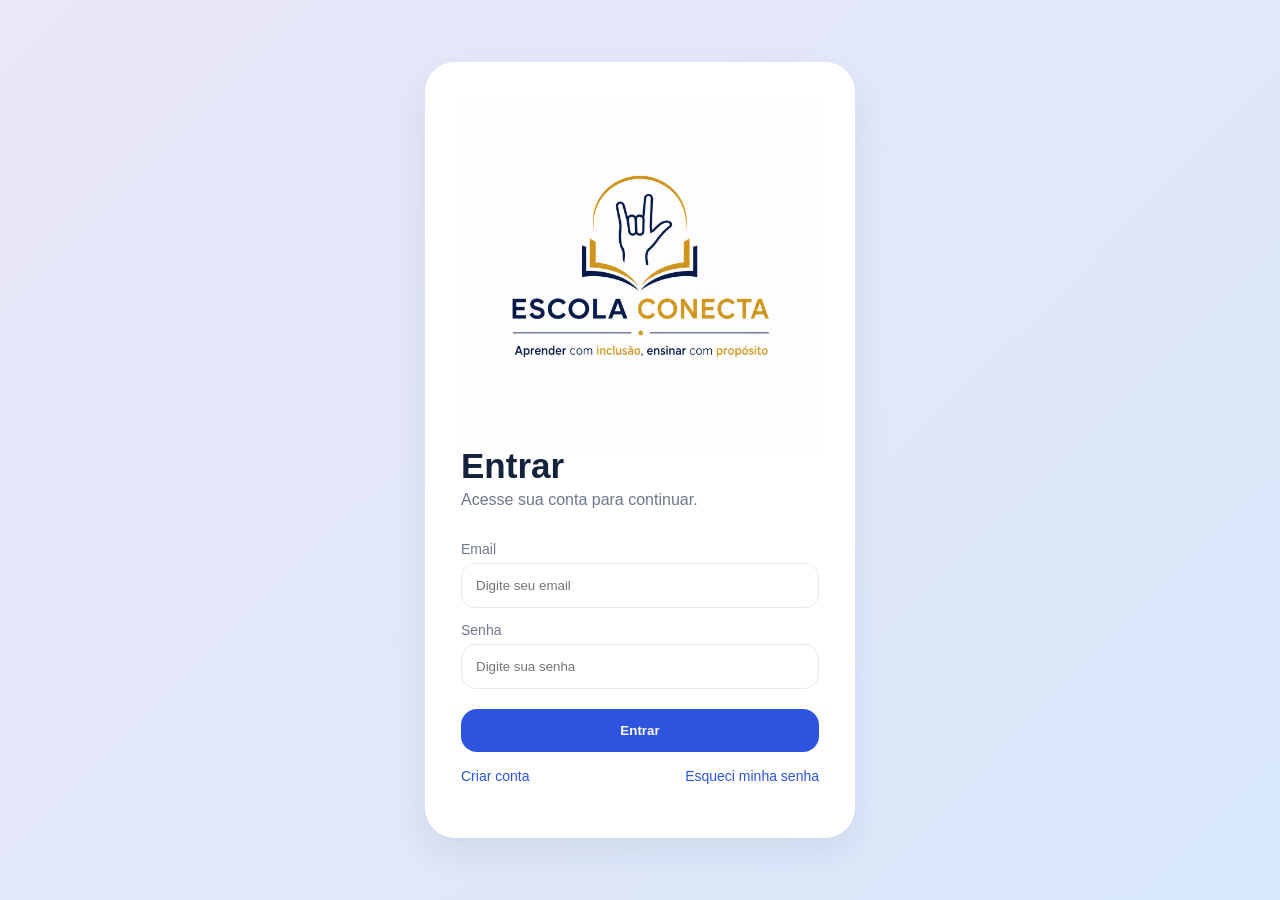
==== wwwroot/index.html @ b2bff996 "Versão inicial da Escola Conecta" ====
<!DOCTYPE html>
<html lang="pt-BR">
<head>
  <meta charset="UTF-8">
  <meta name="viewport" content="width=device-width, initial-scale=1.0, viewport-fit=cover">
  <meta name="theme-color" content="#2563eb">
  <meta name="apple-mobile-web-app-capable" content="yes">
  <meta name="apple-mobile-web-app-status-bar-style" content="default">
  <meta name="apple-mobile-web-app-title" content="Escola Conecta">
  <link rel="manifest" href="manifest.json">
  <link rel="apple-touch-icon" href="icons/icon-192.png">
  <title>Escola Conecta</title>

  <link rel="stylesheet" href="style.css?v=33">

  <script src="https://cdn.jsdelivr.net/npm/@tensorflow/tfjs@4.6.0"></script>
  <script src="https://cdn.jsdelivr.net/npm/@teachablemachine/image@0.8/dist/teachablemachine-image.min.js"></script>
</head>

<body>

<section id="authArea" class="auth-area">
<div id="loginTela" class="auth-card">

<img src="./img/logo-escola-conecta.png" class="logo-login" alt="Logo Escola Conecta">
       <h1>Entrar</h1>

  <p>Acesse sua conta para continuar.</p>

    <label>Email</label>
    <input id="loginEmail" type="email" placeholder="Digite seu email">

    <label>Senha</label>
    <input id="loginSenha" type="password" placeholder="Digite sua senha">

    <button onclick="entrar()">Entrar</button>

    <div class="auth-links">
      <span onclick="mostrarAuth('cadastroTela')">Criar conta</span>
      <span onclick="mostrarAuth('esqueciTela')">Esqueci minha senha</span>
    </div>

    <p id="loginMsg" class="mensagem"></p>
  </div>

  <div id="cadastroTela" class="auth-card hidden">
    <h1>Cadastro</h1>
    <p>Preencha os dados para criar sua conta.</p>

    <label>Nome</label>
    <input id="cadNome" type="text" placeholder="Digite seu nome">

    <label>Data de nascimento</label>
    <input id="cadNascimento" type="date">

    <label>Email</label>
    <input id="cadEmail" type="email" placeholder="Digite seu email">

    <label>Confirmar email</label>
    <input id="cadConfirmaEmail" type="email" placeholder="Confirme seu email">

    <label>Senha</label>
    <input id="cadSenha" type="password" placeholder="Digite sua senha">

    <label>Confirmar senha</label>
    <input id="cadConfirmaSenha" type="password" placeholder="Confirme sua senha">

    <button onclick="cadastrar()">Cadastrar</button>

    <div class="auth-links">
      <span onclick="mostrarAuth('loginTela')">Voltar para login</span>
    </div>

    <p id="cadastroMsg" class="mensagem"></p>
  </div>

  <div id="esqueciTela" class="auth-card hidden">
    <h1>Recuperar senha</h1>
    <p>Para demonstração local, informe seu e-mail cadastrado e defina uma nova senha.</p>

    <label for="recEmail">E-mail cadastrado</label>
    <input id="recEmail" type="email" autocomplete="email" placeholder="Digite seu e-mail">

    <label for="recSenha">Nova senha</label>
    <input id="recSenha" type="password" autocomplete="new-password" maxlength="128" placeholder="Mínimo de 8 caracteres">

    <label for="recConfirmaSenha">Confirmar nova senha</label>
    <input id="recConfirmaSenha" type="password" autocomplete="new-password" maxlength="128" placeholder="Confirme a nova senha">

    <button type="button" onclick="trocarSenha()">Alterar senha</button>

    <div class="auth-links">
      <span onclick="mostrarAuth('loginTela')">Voltar para login</span>
    </div>

    <p id="recMsg" class="mensagem" role="status" aria-live="polite"></p>
  </div>

</section>

<div id="sistemaArea" class="app hidden">

  <aside class="sidebar">
    <h2>Escola Conecta</h2>

    <nav>
      <button class="active" onclick="mostrarTela('inicio')">Início</button>
      <button onclick="mostrarTela('aulas')">Aulas</button>
      <button onclick="mostrarTela('exercicios')">Exercícios</button>
      <button onclick="mostrarTela('progresso')">Progresso</button>
      <button id="navAdmin" class="hidden" onclick="mostrarTela('adminAlunos')">Administração</button>
    </nav>
  </aside>

  <main class="main">

<button class="btn-menu-mobile" onclick="abrirMenuMobile()">☰ Menu</button>
<button class="btn-busca-mobile" onclick="alternarBuscaMobile()">🔍</button>
<div id="overlayMenu" class="overlay-menu" onclick="fecharMenuMobile()"></div>

  <header class="topbar">
  <input
  id="campoPesquisa"
  type="text"
  placeholder="Buscar no sistema..."
  oninput="pesquisarSistema()"
  style="
    display:block !important;
    width:520px !important;
    max-width:100% !important;
    padding:18px 22px !important;
    border-radius:18px !important;
    border:1px solid #e6e9f2 !important;
    font-size:16px !important;
    outline:none !important;
    background:white !important;
    position:relative !important;
    z-index:9999 !important;
  "
>
    <div class="profile">
        <div class="avatar-container">
  <img id="avatarImg" class="avatar-img hidden" src="" alt="Foto de perfil">

  <div id="avatarPerfil" class="avatar">N</div>
</div>

        <div class="profile-name" onclick="abrirMenuPerfil()">
  <strong id="nomePerfil">Nicole</strong>
  <span>Minha conta ▾</span>
</div>

<div id="menuPerfil" class="menu-perfil hidden">
  <button onclick="mostrarTela('configuracoes'); fecharMenuPerfil()">Configurações</button>
  <button onclick="mostrarTela('progresso'); fecharMenuPerfil()">Progresso</button>
  <button onclick="sair()">Sair</button>
</div>
      </div>
    </header>

    <div id="resultadoPesquisa" class="resultado-pesquisa hidden"></div>

    <section id="inicio" class="tela ativa">
      <div class="hero">
        <h1 id="boasVindas">Bem-vindo, Nicole!</h1>
        <p>Continue aprendendo e evoluindo.</p>
      </div>

      <h2 class="section-title">Acesso rápido</h2>

      <div class="cards">
        <div class="card" onclick="mostrarTela('aulas')">Aulas</div>
        <div class="card" onclick="mostrarTela('exercicios')">Exercícios</div>
        <div class="card" onclick="mostrarTela('progresso')">Progresso</div>
      </div>
    </section>

    <section id="aulas" class="tela">
      <button class="btn-voltar" onclick="mostrarTela('inicio')">← Voltar</button>

      <h1 class="page-title">Aulas</h1>
      <p class="page-subtitle">Escolha como deseja estudar.</p>

      <div class="lesson-grid">
        <div class="lesson-card">
          <h3>Aula em Vídeo</h3>
          <p>Assista aulas explicativas sobre Libras.</p>
        </div>

        <div class="lesson-card">
           <h3>Aula Teórica</h3>
          <p>Aprenda com textos, imagens e explicações.</p>
        </div>
      </div>
    </section>

    <section id="exercicios" class="tela">
      <button class="btn-voltar" onclick="mostrarTela('inicio')">← Voltar</button>

      <h1 class="page-title">Exercícios</h1>
      <p class="page-subtitle">Escolha o tipo de atividade que deseja realizar.</p>

      <div class="lesson-grid">
        <div class="lesson-card" onclick="mostrarTela('webcamMenu')">
          <h3>Exercícios com Webcam</h3>
          <p>Pratique os gestos usando a câmera e receba feedback.</p>
          <span>Começar →</span>
        </div>

        <div class="lesson-card" onclick="mostrarTela('cardsMenu')">
          <h3>Exercícios com Cards</h3>
          <p>Observe os gestos e escolha a resposta correta.</p>
          <span>Acessar →</span>
        </div>
      </div>
    </section>

    <section id="webcamMenu" class="tela">
      <button class="btn-voltar" onclick="mostrarTela('exercicios')">← Voltar</button>

      <h1 class="page-title">Exercícios com Webcam</h1>
      <p class="page-subtitle">Escolha uma lição prática.</p>

      <div class="lesson-grid">
        <div class="lesson-card destaque" onclick="iniciarExercicio('UNIP')">
          <h3>Soletrar UNIP</h3>
          <p>Faça os gestos das letras U, N, I e P em sequência.</p>
          <span>Iniciar lição →</span>
        </div>

        <div class="lesson-card destaque" onclick="iniciarExercicio('ALUNO')">
          <h3>Soletrar ALUNO</h3>
          <p>Faça os gestos das letras A, L, U, N e O em sequência.</p>
          <span>Iniciar lição →</span>
        </div>
      </div>
    </section>

    <section id="cardsMenu" class="tela">
      <button class="btn-voltar" onclick="mostrarTela('exercicios')">← Voltar</button>

      <h1 class="page-title">Exercícios com Cards</h1>
      <p class="page-subtitle">Escolha um tipo de exercício para começar.</p>

      <div class="lesson-grid">
        <div class="lesson-card destaque" onclick="iniciarCardLetraPeloGesto()">
          <h3>Identificar letra pelo gesto</h3>
          <p>Veja o gesto e escolha qual letra ele representa.</p>
          <span>Começar exercício →</span>
        </div>

        <div class="lesson-card destaque" onclick="iniciarCardGestoPelaLetra()">
          <h3>Identificar gesto pela letra</h3>
          <p>Veja a letra e selecione o card do gesto correto.</p>
          <span>Começar exercício →</span>
        </div>
      </div>

      <div class="info-card">
        Cada exercício possui 10 perguntas. Você ganha pontos a cada acerto e seu progresso é salvo automaticamente.
      </div>
    </section>

    <section id="cardLicao" class="tela">
      <button class="btn-voltar" onclick="mostrarTela('cardsMenu')">← Voltar</button>

      <div class="card-exercicio-header">
        <h1 id="tituloCardExercicio" class="page-title">Exercício com Cards</h1>

        <div class="card-status">
          <span id="pontuacaoCards">Pontuação: 0</span>
          <span id="perguntaCards">Pergunta: 1 / 10</span>
        </div>
      </div>

      <div class="card-exercicio-box">
        <h2 id="perguntaCardTexto">Pergunta</h2>

        <div id="areaPerguntaCard"></div>

        <div id="alternativasCards" class="alternativas-cards"></div>

        <h3 id="feedbackCards" class="feedback-cards">Selecione a alternativa correta.</h3>
      </div>
    </section>

    <section id="webcamLicao" class="tela">
      <button class="btn-voltar" onclick="fecharWebcam()">← Voltar</button>

      <div class="webcam-card">
        <h2 id="tituloExercicio">Soletrar</h2>
        <p class="instrucao">Faça o gesto da letra indicada abaixo.</p>

        <div class="letra-box">
          <span>Letra atual</span>
          <h1 id="letra">U</h1>

          <div class="referencia-gesto">
            <img id="imgGesto" src="" alt="Gesto da letra">
          </div>
        </div>

        <div class="contador-box">
          Tempo: <strong id="contador">5</strong>s
        </div>

        <div id="webcam-container" class="camera-box"></div>

        <h3 id="resultado">Aguardando gesto...</h3>

        <p id="debugIA">Detectando...</p>

        <div class="progresso-letras" id="progressoLetras"></div>
      </div>
    </section>

    <section id="progresso" class="tela">
      <button class="btn-voltar" onclick="mostrarTela('inicio')">← Voltar</button>

      <h1 class="page-title">Progresso</h1>
      <p class="page-subtitle">Resultado da última tentativa realizada.</p>

      <div class="progress-box">
        <h3 id="progressoTitulo">Nenhum exercício realizado</h3>

        <div class="barra-progresso">
          <div id="barraProgresso" class="barra-preenchida"></div>
        </div>

        <p id="progressoTexto">Faça um exercício para visualizar seu desempenho.</p>
      </div>
    </section>

   <!-- CONFIGURAÇÕES -->
<section id="configuracoes" class="tela">

  <button class="btn-voltar" onclick="mostrarTela('inicio')">
    ← Voltar
  </button>

  <h1 class="page-title">Configurações</h1>

  <p class="page-subtitle">
    Gerencie sua conta e segurança.
  </p>

  <div class="lesson-grid">

    <!-- DADOS DA CONTA -->
    <div class="lesson-card destaque"
         onclick="mostrarTela('dadosConta')">


      <h3>Dados da conta</h3>

      <p>
        Gerencie foto de perfil, nome, email e telefone.
      </p>

      <span>Abrir seção →</span>

    </div>

    <!-- SEGURANÇA -->
    <div class="lesson-card destaque"
         onclick="mostrarTela('segurancaConta')">


      <h3>Segurança</h3>

      <p>
        Atualize senha e dados de recuperação.
      </p>

      <span>Abrir seção →</span>

    </div>

  </div>

</section>

<!-- DADOS DA CONTA -->
<section id="dadosConta" class="tela">

  <button class="btn-voltar"
          onclick="mostrarTela('configuracoes')">

    ← Voltar

  </button>

  <h1 class="page-title">Dados da conta</h1>

  <p class="page-subtitle">
    Atualize suas informações pessoais.
  </p>

  <div class="config-card">

<div class="foto-perfil-acoes">

  <input
    id="fotoConfig"
    type="file"
    accept="image/*"
    onchange="carregarFotoPerfil(event)"
  >

  <button class="btn-remover-foto" onclick="removerFotoPerfil()">
    Remover foto
  </button>

</div>

    <label>Nome</label>
    <input id="nomeConfig" type="text">

    <label>Sobrenome</label>
    <input id="sobrenomeConfig" type="text">

    <label>Apelido</label>
    <input id="apelidoConfig" type="text">

    <label>Email</label>
    <input id="emailConfig" type="email">

    <label>Telefone</label>
    <input id="telefoneConfig"
           type="tel"
           placeholder="(00) 00000-0000">

    <button class="btn-salvar"
            onclick="salvarDadosConta()">

      Salvar alterações

    </button>

    <p id="dadosMsg"
       class="mensagem"></p>

  </div>

</section>

<!-- SEGURANÇA -->
<section id="segurancaConta" class="tela">

  <button class="btn-voltar"
          onclick="mostrarTela('configuracoes')">

    ← Voltar

  </button>

  <h1 class="page-title">Segurança</h1>

  <p class="page-subtitle">
    Atualize senha e recuperação.
  </p>

  <div class="config-card">

    <label>Nova senha</label>
    <input id="senhaConfig"
           type="password"
           placeholder="Digite a nova senha">

    <label>Confirmar senha</label>
    <input id="confirmaSenhaConfig"
           type="password"
           placeholder="Confirme a senha">

    <label>Email de recuperação</label>
    <input id="emailRecConfig"
           type="email"
           placeholder="recuperacao@email.com">

    <label>Telefone de recuperação</label>
    <input id="telefoneRecConfig"
           type="tel"
           placeholder="(00) 00000-0000">

    <button class="btn-salvar"
            onclick="salvarSeguranca()">

      Atualizar segurança

    </button>

    <p id="segMsg"
       class="mensagem"></p>

  </div>

</section>


    <!-- ÁREA ADMINISTRATIVA: exibida somente para usuários com perfil Administrador -->
    <section id="adminAlunos" class="tela">
      <button class="btn-voltar" onclick="mostrarTela('inicio')">← Voltar</button>
      <h1 class="page-title">Administração</h1>
      <p class="page-subtitle">Consulte os alunos cadastrados e o uso da plataforma.</p>

      <div class="admin-acoes">
        <button class="btn-salvar" onclick="carregarAlunosAdmin()">Atualizar lista</button>
      </div>
      <p id="adminMsg" class="mensagem" aria-live="polite"></p>

      <div class="admin-tabela-container">
        <table class="admin-tabela">
          <thead>
            <tr>
              <th>Nome</th>
              <th>E-mail</th>
              <th>Perfil</th>
              <th>Registros de progresso</th>
              <th>Última atividade</th>
            </tr>
          </thead>
          <tbody id="adminAlunosTbody">
            <tr><td colspan="5">Selecione “Atualizar lista” para carregar os alunos.</td></tr>
          </tbody>
        </table>
      </div>
    </section>

  </main>
</div>
<script src="script.js?v=33"></script>
<script>
  if ('serviceWorker' in navigator) {
    window.addEventListener('load', () => {
      navigator.serviceWorker.register('./service-worker.js')
        .catch(error => console.error('Falha ao registrar o Service Worker:', error));
    });
  }
</script>
</body>
</html>
---- wwwroot/style.css ----
* {
  margin: 0;
  padding: 0;
  box-sizing: border-box;
  font-family: "Segoe UI", Arial, sans-serif;
}

:root {
  --azul: #2d54df;
  --azul-claro: #edf2ff;
  --verde: #22c55e;
  --vermelho: #ef4444;
  --fundo: #f5f7fb;
  --texto: #15223b;
  --muted: #6e778b;
  --card: #ffffff;
  --borda: #e6e9f2;
  --sombra: 0 14px 35px rgba(20, 34, 59, 0.08);
}

body {
  background: var(--fundo);
  color: var(--texto);
}

/* LOGIN / CADASTRO / ESQUECI SENHA */
.auth-area {
  min-height: 100vh;
  display: flex;
  justify-content: center;
  align-items: center;
  background: linear-gradient(135deg, #e9e7f8, #d9e8fb);
  padding: 20px;
}

.auth-card {
  width: 100%;
  max-width: 430px;
  background: white;
  padding: 36px;
  border-radius: 30px;
  box-shadow: var(--sombra);
  display: flex;
  flex-direction: column;
}

.auth-card h1 {
  font-size: 32px;
  margin-bottom: 8px;
}

.auth-card p {
  color: var(--muted);
  margin-bottom: 18px;
}

.auth-card label {
  margin-top: 14px;
  margin-bottom: 6px;
  color: var(--muted);
  font-size: 14px;
}

.auth-card input {
  padding: 14px;
  border-radius: 14px;
  border: 1px solid var(--borda);
  outline: none;
}

.auth-card input:focus {
  border-color: var(--azul);
}

.auth-card button {
  margin-top: 20px;
  padding: 14px;
  border-radius: 16px;
  border: none;
  background: var(--azul);
  color: white;
  font-weight: bold;
  cursor: pointer;
}

.auth-links {
  display: flex;
  justify-content: space-between;
  margin-top: 16px;
  font-size: 14px;
}

.auth-links span {
  color: var(--azul);
  cursor: pointer;
}

.mensagem {
  margin-top: 14px;
  font-weight: bold;
}

/* PERSONALIZAÇÃO */
.app {
  display: grid;
  grid-template-columns: 270px 1fr;
  min-height: 100vh;
}

.sidebar {
  background: linear-gradient(180deg, #071a42, #041430);
  color: white;
  padding: 28px 20px;
}

.sidebar h2 {
  margin-bottom: 35px;
  font-size: 24px;
}

.sidebar button {
  display: block;
  width: 100%;
  border: none;
  background: transparent;
  color: white;
  padding: 16px;
  margin-bottom: 10px;
  border-radius: 16px;
  text-align: left;
  font-size: 16px;
  cursor: pointer;
  transition: 0.25s;
}

.sidebar button:hover,
.sidebar button.active {
  background: var(--azul);
  transform: translateX(4px);
}

.main {
  padding: 30px 36px;
}

.topbar {
  display: flex;
  justify-content: space-between;
  align-items: center;
  margin-bottom: 28px;
  position: relative;
}

.topbar input {
  width: 520px;
  max-width: 100%;
  padding: 18px 22px;
  border-radius: 18px;
  border: 1px solid var(--borda);
  font-size: 16px;
  outline: none;
  box-shadow: var(--sombra);
}

.topbar input:focus {
  border-color: var(--azul);
}

.profile {
  display: flex;
  align-items: center;
  gap: 12px;
  position: relative;
  background: white;
  padding: 10px 16px;
  border-radius: 50px;
  box-shadow: var(--sombra);
}

.profile-name {
  cursor: pointer;
}

.avatar {
  width: 55px;
  height: 55px;
  border-radius: 50%;
  background: linear-gradient(135deg, #081f49, #2d54df);
  color: white;
  display: grid;
  place-items: center;
  font-size: 25px;
  font-weight: bold;
}

.profile span {
  display: block;
  color: var(--muted);
  font-size: 14px;
}

.menu-perfil {
  position: absolute;
  top: 72px;
  right: 0;
  background: white;
  border-radius: 18px;
  box-shadow: var(--sombra);
  width: 210px;
  padding: 10px;
  z-index: 20;
}

.menu-perfil button {
  width: 100%;
  border: none;
  background: transparent;
  padding: 13px;
  text-align: left;
  border-radius: 12px;
  cursor: pointer;
}

.menu-perfil button:hover {
  background: var(--azul-claro);
}

.resultado-pesquisa {
  background: white;
  border-radius: 20px;
  padding: 18px;
  margin-bottom: 20px;
  box-shadow: var(--sombra);
}

.resultado-pesquisa p {
  padding: 12px;
  cursor: pointer;
  border-radius: 12px;
}

.resultado-pesquisa p:hover {
  background: var(--azul-claro);
}

.hidden {
  display: none !important;
}

.tela {
  display: none;
  animation: aparecer 0.35s ease;
}

.tela.ativa {
  display: block;
}

@keyframes aparecer {
  from {
    opacity: 0;
    transform: translateY(16px);
  }

  to {
    opacity: 1;
    transform: translateY(0);
  }
}

.hero {
  background: linear-gradient(135deg, #e9e7f8, #d9e8fb);
  border-radius: 28px;
  padding: 60px;
  min-height: 260px;
  box-shadow: var(--sombra);
  margin-bottom: 24px;
}

.hero h1 {
  font-size: 44px;
  margin-bottom: 15px;
}

.hero p {
  font-size: 20px;
  color: #334155;
}

.section-title {
  margin: 32px 0 20px;
}

.cards,
.lesson-grid,
.config-grid {
  display: grid;
  gap: 22px;
}

.cards {
  grid-template-columns: repeat(3, 1fr);
}

.lesson-grid,
.config-grid {
  grid-template-columns: repeat(2, 1fr);
}

.card,
.lesson-card,
.config-card,
.progress-box {
  background: var(--card);
  border: 1px solid var(--borda);
  border-radius: 26px;
  padding: 32px;
  box-shadow: var(--sombra);
}

.card,
.lesson-card {
  cursor: pointer;
  transition: 0.25s ease;
}

.card:hover,
.lesson-card:hover {
  transform: translateY(-7px) scale(1.02);
  box-shadow: 0 18px 40px rgba(20, 34, 59, 0.12);
}

.card {
  font-size: 20px;
  font-weight: bold;
}

.card:nth-child(1) {
  background: linear-gradient(135deg, #e7eef8, #f8fbff);
}

.card:nth-child(2) {
  background: linear-gradient(135deg, #e4f0eb, #f8fffb);
}

.card:nth-child(3) {
  background: linear-gradient(135deg, #f3eadf, #fffaf4);
}

.lesson-card.destaque {
  background: linear-gradient(135deg, #edf2ff, #ffffff);
}

.lesson-icon {
  font-size: 42px;
  margin-bottom: 15px;
}

.lesson-card h3,
.config-card h2 {
  margin-bottom: 10px;
  font-size: 22px;
}

.lesson-card p {
  color: var(--muted);
  line-height: 1.5;
  margin-bottom: 18px;
}

.lesson-card span {
  color: var(--azul);
  font-weight: bold;
}

.tela > button,
.btn-voltar {
  border: none;
  background: var(--azul-claro);
  color: var(--azul);
  padding: 12px 18px;
  border-radius: 14px;
  cursor: pointer;
  margin-bottom: 25px;
  font-weight: bold;
  transition: 0.2s;
}

.tela > button:hover,
.btn-voltar:hover {
  transform: translateX(-3px);
}

.page-title {
  font-size: 34px;
  margin-bottom: 8px;
}

.page-subtitle {
  color: var(--muted);
  margin-bottom: 25px;
}

/* CONFIGURAÇÕES */
.config-card {
  cursor: default;
}

.config-card label {
  display: block;
  margin-top: 14px;
  margin-bottom: 6px;
  color: var(--muted);
}

.config-card input {
  width: 100%;
  padding: 14px;
  border: 1px solid var(--borda);
  border-radius: 14px;
  outline: none;
  margin-bottom: 12px;
}

.config-card input:focus {
  border-color: var(--azul);
}

.config-card button,
.btn-salvar {
  margin-top: 10px;
  border: none;
  background: var(--azul);
  color: white;
  padding: 14px 20px;
  border-radius: 16px;
  cursor: pointer;
  font-weight: bold;
}

/* WEBCAM */
.webcam-card {
  max-width: 620px;
  margin: 0 auto;
  background: white;
  border-radius: 30px;
  padding: 32px;
  text-align: center;
  box-shadow: var(--sombra);
}

.webcam-card h2 {
  font-size: 30px;
  margin-bottom: 8px;
}

.instrucao {
  color: var(--muted);
  margin-bottom: 20px;
}

.letra-box {
  background: linear-gradient(135deg, #edf2ff, #f8fbff);
  border-radius: 22px;
  padding: 20px;
  margin-bottom: 15px;
  border: 1px solid #dbe5ff;
}

.letra-box span {
  color: var(--muted);
  font-size: 14px;
}

#letra {
  font-size: 78px;
  color: var(--azul);
  font-weight: 800;
}

.referencia-gesto {
  margin-top: 15px;
  display: flex;
  justify-content: center;
}

.referencia-gesto img {
  width: 140px;
  height: 140px;
  object-fit: contain;
  border-radius: 18px;
  border: 2px solid var(--borda);
  background: #f8faff;
  box-shadow: 0 10px 25px rgba(20, 34, 59, 0.08);
  transition: 0.2s;
}

.referencia-gesto img:hover {
  transform: scale(1.05);
}

.contador-box {
  margin-bottom: 15px;
  font-size: 18px;
  color: var(--muted);
}

.contador-box strong {
  color: var(--azul);
  font-size: 26px;
}

.camera-box canvas {
  border-radius: 24px;
  width: 100%;
  max-width: 340px;
  border: 4px solid var(--azul-claro);
  box-shadow: 0 12px 28px rgba(45, 84, 223, 0.15);
}

#resultado {
  margin-top: 18px;
  font-size: 22px;
  font-weight: bold;
}

#debugIA {
  margin-top: 8px;
  color: var(--muted);
  font-size: 14px;
}

.progresso-letras {
  margin-top: 18px;
  color: var(--muted);
  font-weight: bold;
}
/* EXERCÍCIOS COM CARDS */
.info-card {
  margin-top: 28px;
  background: linear-gradient(135deg, #edf2ff, #f8fbff);
  border: 1px solid #dbe5ff;
  color: var(--texto);
  padding: 18px 22px;
  border-radius: 20px;
  box-shadow: var(--sombra);
  line-height: 1.5;
}

.card-exercicio-header {
  display: flex;
  align-items: center;
  justify-content: space-between;
  gap: 16px;
  margin-bottom: 20px;
}

.card-status {
  display: flex;
  gap: 12px;
  flex-wrap: wrap;
}

.card-status span {
  background: white;
  border: 1px solid var(--borda);
  box-shadow: var(--sombra);
  padding: 12px 16px;
  border-radius: 16px;
  font-weight: bold;
  color: var(--texto);
}

.card-exercicio-box {
  background: white;
  border: 1px solid var(--borda);
  border-radius: 30px;
  padding: 32px;
  box-shadow: var(--sombra);
  text-align: center;
}

.card-exercicio-box h2 {
  margin-bottom: 20px;
  font-size: 24px;
}

/* AJUSTE APENAS DOS CARDS E IMAGENS */
.card-imagem-pergunta {
  width: 230px;
  height: 230px;
  margin: 0 auto 24px;
  border: 1px solid var(--borda);
  border-radius: 22px;
  background: #f8faff;
  display: grid;
  place-items: center;
  overflow: hidden;
  padding: 16px;
  box-shadow: 0 10px 25px rgba(20, 34, 59, 0.08);
}

.card-imagem-pergunta img {
  width: 100%;
  height: 100%;
  max-width: 150px;
  max-height: 150px;
  object-fit: contain;
  object-position: center;
  display: block;
}

.letra-pergunta-card {
  font-size: 90px;
  font-weight: 900;
  color: var(--azul);
  margin: 10px auto 28px;
  width: 230px;
  height: 170px;
  border: 1px solid var(--borda);
  border-radius: 22px;
  background: linear-gradient(135deg, #edf2ff, #ffffff);
  display: grid;
  place-items: center;
  box-shadow: 0 10px 25px rgba(20, 34, 59, 0.08);
}

.alternativas-cards {
  display: grid;
  grid-template-columns: repeat(5, 1fr);
  gap: 14px;
  max-width: 900px;
  margin: 0 auto;
  align-items: stretch;
}

.alternativas-cards button {
  border: 1px solid var(--borda);
  background: white;
  border-radius: 20px;
  cursor: pointer;
  box-shadow: var(--sombra);
  transition: 0.2s ease;
  overflow: hidden;
}

.alternativas-cards button:hover:not(:disabled) {
  transform: translateY(-5px) scale(1.03);
  border-color: var(--azul);
}

.alternativas-cards button:disabled {
  opacity: 0.75;
  cursor: default;
}

.alternativa-letra {
  min-height: 120px;
  padding: 18px;
  display: flex;
  flex-direction: column;
  align-items: center;
  justify-content: center;
}

.alternativa-letra span {
  background: var(--azul-claro);
  color: var(--azul);
  border-radius: 50%;
  width: 30px;
  height: 30px;
  display: grid;
  place-items: center;
  font-weight: bold;
  margin-bottom: 10px;
}

.alternativa-letra strong {
  font-size: 42px;
  color: var(--texto);
}

.alternativa-gesto {
  height: 180px;
  padding: 14px;
  display: grid;
  place-items: center;
  overflow: hidden;
}

.alternativa-gesto img {
  width: 100%;
  height: 100%;
  max-width: 115px;
  max-height: 145px;
  object-fit: contain;
  object-position: center;
  display: block;
}

.feedback-cards {
  margin-top: 22px;
  background: var(--azul-claro);
  color: var(--texto);
  padding: 14px 18px;
  border-radius: 16px;
  font-size: 18px;
}

.resultado-final-card {
  background: linear-gradient(135deg, #edf2ff, #ffffff);
  border: 1px solid #dbe5ff;
  border-radius: 24px;
  padding: 28px;
  margin: 0 auto 24px;
  max-width: 420px;
}

.resultado-final-card h2 {
  color: var(--azul);
  font-size: 56px;
  margin-bottom: 8px;
}

.resultado-final-card p {
  color: var(--muted);
}

/* PROGRESSO */
.barra-progresso {
  width: 100%;
  height: 20px;
  background: #e6e9f2;
  border-radius: 999px;
  margin: 20px 0;
  overflow: hidden;
}

.barra-preenchida {
  width: 0%;
  height: 100%;
  background: linear-gradient(90deg, var(--azul), #6a8cff);
  border-radius: 999px;
  transition: width 0.6s ease;
}

.pulse {
  animation: pulse 0.5s ease;
}

@keyframes pulse {
  0% {
    transform: scale(1);
  }

  50% {
    transform: scale(1.12);
  }

  100% {
    transform: scale(1);
  }
}

/* RESPONSIVO */
@media (max-width: 900px) {
  .app {
    grid-template-columns: 1fr;
  }

  .btn-menu-mobile {
    display: inline-block;
  }

  .sidebar {
    position: fixed;
    top: 0;
    left: -290px;
    width: 270px;
    height: 100vh;
    z-index: 1000;
    transition: left 0.3s ease;
  }

  .sidebar.sidebar-aberta {
    left: 0;
  }

  .overlay-menu.ativo {
    display: block;
    position: fixed;
    inset: 0;
    background: rgba(0,0,0,0.45);
    z-index: 999;
  }

  .main {
    padding: 20px;
  }

  .topbar {
    flex-direction: column;
    align-items: flex-start;
    gap: 15px;
  }

  .topbar input {
    width: 100%;
  }

  .profile {
    width: 100%;
  }

  .cards,
  .lesson-grid,
  .config-grid {
    grid-template-columns: 1fr;
  }

  .hero {
    padding: 35px;
  }

  .hero h1 {
    font-size: 32px;
  }

  .referencia-gesto img {
    width: 110px;
    height: 110px;
  }

  .card-exercicio-header {
    flex-direction: column;
    align-items: flex-start;
  }

  .card-status {
    width: 100%;
  }

  .card-status span {
    flex: 1;
    text-align: center;
  }

  .card-exercicio-box {
    padding: 22px;
  }

  .alternativas-cards {
    grid-template-columns: repeat(2, 1fr);
  }

  .alternativa-gesto {
    height: 150px;
  }

  .alternativa-gesto img {
    max-width: 100px;
    max-height: 130px;
  }

  .card-imagem-pergunta {
    width: 190px;
    height: 190px;
  }

  .card-imagem-pergunta img {
    max-width: 125px;
    max-height: 125px;
  }

  .letra-pergunta-card {
    width: 190px;
    height: 140px;
    font-size: 70px;
  }
}

/* SIDEBAR MOBILE */
.btn-menu-mobile {
  display: none;
  border: none;
  background: var(--azul);
  color: white;
  padding: 12px 16px;
  border-radius: 14px;
  font-size: 22px;
  margin-bottom: 18px;
  cursor: pointer;
}

.overlay-menu {
  display: none;
}

/* MOBILE MELHORADO DOS CARDS */
@media (max-width: 600px) {
  .card-exercicio-box {
    padding: 16px;
    border-radius: 20px;
  }

  .card-exercicio-box h2 {
    font-size: 18px;
    margin-bottom: 14px;
    line-height: 1.4;
  }

  .letra-pergunta-card {
    width: 140px;
    height: 90px;
    font-size: 52px;
    margin: 0 auto 16px;
    border-radius: 18px;
  }

  .card-imagem-pergunta {
    width: 150px;
    height: 150px;
    margin: 0 auto 16px;
    border-radius: 18px;
    padding: 10px;
  }

  .card-imagem-pergunta img {
    width: 100%;
    height: 100%;
    max-width: 105px;
    max-height: 105px;
    object-fit: contain;
    object-position: center;
  }

  .alternativas-cards {
    grid-template-columns: repeat(2, 1fr);
    gap: 10px;
  }

  .alternativa-letra {
    min-height: 85px;
    padding: 10px;
    border-radius: 18px;
  }

  .alternativa-letra strong {
    font-size: 30px;
  }

  .alternativa-letra span {
    width: 24px;
    height: 24px;
    font-size: 11px;
    margin-bottom: 6px;
  }

  .alternativa-gesto {
    height: 145px;
    padding: 10px;
    border-radius: 18px;
    overflow: hidden;
  }

  .alternativa-gesto img {
    width: 100%;
    height: 100%;
    max-width: 85px;
    max-height: 115px;
    object-fit: contain;
    object-position: center;
    display: block;
  }

  .feedback-cards {
    margin-top: 14px;
    font-size: 14px;
    padding: 10px;
    border-radius: 14px;
    line-height: 1.4;
  }

  .resultado-final-card {
    padding: 20px;
    border-radius: 18px;
  }

  .resultado-final-card h2 {
    font-size: 42px;
  }

  .resultado-final-card p {
    font-size: 14px;
  }

  .card-status {
    flex-direction: column;
    width: 100%;
    gap: 8px;
  }

  .card-status span {
    width: 100%;
    text-align: center;
    font-size: 14px;
  }

  .card-exercicio-header {
    flex-direction: column;
    align-items: stretch;
    gap: 12px;
  }

  .referencia-gesto img {
    width: 95px;
    height: 95px;
    object-fit: contain;
  }
}

/* EFEITOS MENUA LATERAL */
.btn-menu-mobile {
  display: none;
}

.overlay-menu {
  display: none;
}

@media (max-width: 900px) {
  .btn-menu-mobile {
    display: inline-block;
    border: none;
    background: var(--azul);
    color: white;
    padding: 12px 16px;
    border-radius: 14px;
    font-size: 22px;
    margin-bottom: 18px;
    cursor: pointer;
  }

  .sidebar {
    position: fixed;
    top: 0;
    left: -280px;
    width: 270px;
    height: 100vh;
    z-index: 1000;
    transition: left 0.3s ease;
  }

  .sidebar.sidebar-aberta {
    left: 0;
  }

  .overlay-menu.ativo {
    display: block;
    position: fixed;
    inset: 0;
    background: rgba(0, 0, 0, 0.45);
    z-index: 999;
  }
}

@media (max-width: 600px) {
  .card-exercicio-box {
    padding: 16px 10px;
    overflow: hidden;
  }

  .alternativas-cards {
    grid-template-columns: repeat(2, minmax(0, 1fr));
    gap: 10px;
    width: 100%;
    max-width: 330px;
    margin: 0 auto;
    justify-items: center;
  }

  .alternativa-gesto {
    width: 100%;
    max-width: 150px;
    height: 145px;
    padding: 8px;
    overflow: hidden;
  }

  .alternativa-gesto img {
    width: 100%;
    height: 100%;
    max-width: 85px;
    max-height: 115px;
    object-fit: contain;
    object-position: center;
    display: block;
  }

  .card-imagem-pergunta img {
    width: 100%;
    height: 100%;
    max-width: 105px;
    max-height: 105px;
    object-fit: contain;
    object-position: center;
  }
}

/* AJUSTES CARDS MOBILE */
@media (max-width: 600px) {

  .alternativas-cards {
    grid-template-columns: repeat(2, 1fr);
    gap: 12px;
    max-width: 320px;
    margin: 0 auto;
  }

  .alternativa-letra {
    width: 100%;
    min-height: 110px;
    border-radius: 20px;
    padding: 14px 10px;
    display: flex;
    flex-direction: column;
    justify-content: center;
    align-items: center;
  }

  .alternativa-letra strong {
    font-size: 42px;
    margin-top: 6px;
  }

  .alternativa-letra span {
    width: 28px;
    height: 28px;
    font-size: 12px;
  }
}
/* AJUSTE: LETRA E IMAGEM LADO A LADO NO CARD DA WEBCAM */
.letra-box {
  display: flex;
  align-items: center;
  justify-content: center;
  gap: 28px;
}

.letra-box span {
  width: 100%;
  text-align: center;
  position: absolute;
  top: 14px;
}

.letra-box {
  position: relative;
  padding-top: 38px;
}

#letra {
  font-size: 78px;
  line-height: 1;
}

.referencia-gesto {
  margin-top: 0;
}

.referencia-gesto img {
  width: 110px;
  height: 110px;
  object-fit: contain;
}

/* MOBILE */
@media (max-width: 600px) {
  .letra-box {
    gap: 18px;
    padding-top: 34px;
  }

  #letra {
    font-size: 58px;
  }

  .referencia-gesto img {
    width: 90px;
    height: 90px;
  }
}
/* MENU E PERFIL FLUTUANTES NO MOBILE */
@media (max-width: 900px) {

  .main {
    padding-top: 95px;
  }

  .btn-menu-mobile {
    position: fixed;
    top: 16px;
    left: 16px;
    z-index: 1100;

    display: flex;
    align-items: center;
    justify-content: center;

    margin: 0;
    padding: 12px 16px;

    border-radius: 18px;
    box-shadow: 0 10px 25px rgba(20, 34, 59, 0.18);
  }

  .topbar {
    position: fixed;
    top: 16px;
    right: 16px;
    z-index: 1090;

    width: auto;
    margin: 0;
  }

.topbar input {
  width: 520px;
  max-width: 100%;
  padding: 18px 22px;
  border-radius: 18px;
  border: 1px solid var(--borda);
  font-size: 16px;
  outline: none;
  box-shadow: var(--sombra);

  display: block;
}

  .profile {
    width: auto;
    padding: 8px 12px;
    border-radius: 999px;
    box-shadow: 0 10px 25px rgba(20, 34, 59, 0.18);
  }

  .avatar {
    width: 42px;
    height: 42px;
    font-size: 20px;
  }

  .profile-name strong {
    font-size: 14px;
  }

  .profile-name span {
    font-size: 11px;
  }

  .menu-perfil {
    position: fixed;
    top: 75px;
    right: 16px;
    z-index: 1200;
  }
}
/* BOTÃO DE BUSCA MOBILE */
.btn-busca-mobile {
  display: none;
}

/* AJUSTES MOBILE */
@media (max-width: 900px) {

  .btn-busca-mobile {
    position: fixed;
    top: 16px;
    left: 122px;
    z-index: 1100;

    width: 50px;
    height: 50px;

    border: none;
    border-radius: 18px;

    background: white;
    color: var(--azul);

    font-size: 22px;
    cursor: pointer;

    box-shadow: 0 10px 25px rgba(20, 34, 59, 0.18);

    display: flex;
    align-items: center;
    justify-content: center;
  }

}

}

  body.busca-aberta .topbar input {
    display: block;

    position: fixed;
    top: 78px;
    left: 16px;
    right: 16px;

    width: auto;
    z-index: 1200;

    background: white;
  }

  body.busca-aberta #resultadoPesquisa {
    position: fixed;
    top: 145px;
    left: 16px;
    right: 16px;

    z-index: 1200;
    max-height: 260px;
    overflow-y: auto;
  }

}
/* LOGIN MAIS COMPACTO */
.auth-card {
  padding-top: 28px !important;
}

.auth-card .logo-login {
width: 530px !important;
  max-width: 100% !important;

  display: block !important;

  margin: 0 auto 0px auto !important;

  object-fit: contain !important;
}

/* TITULO ENTRAR */
.auth-card h1 {
  margin-top: -8px !important;
  margin-bottom: 8px !important;

  font-size: 35px;
  line-height: 1;
}

/* TEXTO ABAIXO */
.auth-card p {
  margin-top: 0 !important;
}
/* AJUSTE LUPA */
@media (max-width: 900px) {

  body.menu-aberto .btn-menu-mobile {
    display: none !important;
  }

  body.menu-aberto .btn-busca-mobile {
    display: flex !important;
    position: fixed !important;

    top: 32px !important;
    left: 210px !important;

    width: 42px !important;
    height: 42px !important;

    z-index: 1300 !important;

    background: white !important;
    color: var(--azul) !important;

    border-radius: 14px !important;
    box-shadow: none !important;
  }

  body:not(.menu-aberto) .btn-busca-mobile {
    display: none !important;
  }

  body.busca-aberta .topbar input {
    display: block !important;

    position: fixed !important;
    top: 90px !important;
    left: 24px !important;
    right: 24px !important;

    width: auto !important;
    z-index: 1400 !important;
  }

  body.busca-aberta #resultadoPesquisa {
    position: fixed !important;
    top: 158px !important;
    left: 24px !important;
    right: 24px !important;

    z-index: 1400 !important;
  }
}
@media (max-width: 900px) {
  .btn-menu-mobile.hidden {
    display: none !important;
  }

  .resultado-final-card + .btn-salvar {
    margin-top: 18px;
    width: 100%;
    max-width: 260px;
  }
}
.btn-voltar-final {
  display: block;
  margin: 18px auto 0 auto !important;
  width: 180px;
  text-align: center;
}
.btn-voltar-final {
  display: block;
  margin: 18px auto 0 auto !important;
  width: 180px;
  text-align: center;
}
.btn-voltar-final {
  display: block;
  margin: 18px auto 0 auto !important;
  width: 220px;
  text-align: center;
}
}
.avatar-container {
  position: relative;
}

.avatar-img {
  width: 48px;
  height: 48px;

  border-radius: 50%;
  object-fit: cover;

  border: 2px solid white;
}

.hidden {
  display: none !important;
}
.btn-voltar-final {
  display: flex !important;
  justify-content: center !important;
  align-items: center !important;

  margin: 24px auto !important;

  width: 240px !important;
  height: 52px !important;

  background: #3559e0 !important;
  color: white !important;

  border: none !important;
  border-radius: 18px !important;

  font-size: 16px !important;
  font-weight: 600 !important;

  cursor: pointer !important;

  box-shadow: 0 6px 18px rgba(53, 89, 224, 0.18);

  position: relative !important;
  left: 50% !important;
  transform: translateX(-50%) !important;
}
.btn-remover-foto {
  margin-top: 10px;

  background: #ff4d4d;
  color: white;

  border: none;
  border-radius: 12px;

  padding: 10px 16px;

  cursor: pointer;
  font-weight: 600;
}
.foto-perfil-acoes {
  display: flex;
  align-items: center;
  gap: 10px;
  flex-wrap: wrap;
}
@media (max-width: 900px) {
  body.menu-aberto .topbar {
    display: none !important;
  }
}

/* CORREÇÃO FINAL - BARRA DE PESQUISA NO PC */
@media (min-width: 901px) {
  .topbar input,
  #campoPesquisa {
    display: block !important;
    visibility: visible !important;
    opacity: 1 !important;

    width: 520px !important;
    max-width: 100% !important;

    position: relative !important;
    top: auto !important;
    left: auto !important;
    right: auto !important;

    z-index: 10 !important;
  }

  .btn-busca-mobile {
    display: none !important;
  }
}

/* PESQUISA - DESKTOP */
@media (min-width: 901px) {
  #campoPesquisa {
    display: block !important;
    width: 520px !important;
    max-width: 100% !important;
    position: static !important;
    visibility: visible !important;
    opacity: 1 !important;
  }

  .btn-busca-mobile {
    display: none !important;
  }
}

/* CORREÇÃO DEFINITIVA DA PESQUISA */
.pesquisa-desktop {
  display: block !important;
  width: 520px !important;
  max-width: 100% !important;
}

.pesquisa-desktop #campoPesquisa {
  display: block !important;
  visibility: visible !important;
  opacity: 1 !important;
  width: 100% !important;
  padding: 18px 22px !important;
  border-radius: 18px !important;
  border: 1px solid var(--borda) !important;
  font-size: 16px !important;
  outline: none !important;
  box-shadow: var(--sombra) !important;
  background: white !important;
  position: static !important;
}

/* Celular: esconde a barra e usa a lupa */
@media (max-width: 900px) {
  .pesquisa-desktop {
    display: none !important;
  }

  body.busca-aberta .pesquisa-desktop {
    display: block !important;
    position: fixed !important;
    top: 90px !important;
    left: 24px !important;
    right: 24px !important;
    width: auto !important;
    z-index: 1400 !important;
  }
}
@media (max-width: 900px) {
  #campoPesquisa {
    display: none !important;
  }

  body.busca-aberta #campoPesquisa {
    display: block !important;
    position: fixed !important;
    top: 90px !important;
    left: 24px !important;
    right: 24px !important;
    width: auto !important;
    z-index: 1400 !important;
  }
}
/* ===== ESCOLA CONECTA | AJUSTES RESPONSIVOS PWA ===== */
*, *::before, *::after { box-sizing: border-box; }
html { width: 100%; min-height: 100%; }
body { width: 100%; min-width: 320px; overflow-x: hidden; }
img, video, canvas { max-width: 100%; }
input, button, textarea, select { max-width: 100%; }

@media (max-width: 900px) {
  .app { display: block; min-height: 100dvh; width: 100%; }
  .main { width: 100%; min-width: 0; padding: 88px 18px 24px; }
  .sidebar { overflow-y: auto; max-height: 100dvh; padding: 24px 18px; }
  .topbar { position: fixed; top: 14px; right: 14px; width: auto; max-width: calc(100vw - 190px); display: flex; align-items: center; justify-content: flex-end; z-index: 1090; }
  .profile { max-width: 100%; gap: 8px; }
  .profile-name { min-width: 0; }
  .profile-name strong, .profile-name span { overflow: hidden; text-overflow: ellipsis; white-space: nowrap; }
  .cards, .lesson-grid, .config-grid { grid-template-columns: minmax(0, 1fr); }
  .card, .lesson-card, .config-card, .info-card { min-width: 0; width: 100%; }
  .hero { padding: 28px 22px; }
  .hero h1 { font-size: clamp(24px, 5vw, 32px); line-height: 1.2; }
  .page-title { font-size: clamp(24px, 5vw, 32px); line-height: 1.25; overflow-wrap: anywhere; }
  .page-subtitle { line-height: 1.5; }
  .webcam-card { width: 100%; max-width: 620px; padding: clamp(16px, 4vw, 28px); border-radius: 22px; }
  .webcam-card h2 { font-size: clamp(22px, 5vw, 28px); }
  .camera-box { width: 100%; max-width: 100%; overflow: hidden; }
  .camera-box canvas, .camera-box video { display: block; width: 100% !important; max-width: 100% !important; height: auto !important; margin-inline: auto; }
  .referencia-gesto img { width: clamp(105px, 32vw, 140px); height: clamp(105px, 32vw, 140px); }
  .alternativas-cards { grid-template-columns: repeat(2, minmax(0, 1fr)); }
}

@media (max-width: 600px) {
  .main { padding: 82px 14px 20px; }
  .btn-menu-mobile { top: 14px; left: 14px; padding: 11px 13px; font-size: 18px; }
  .btn-busca-mobile { top: 14px; left: 108px; width: 46px; height: 46px; }
  .topbar { top: 12px; right: 10px; max-width: calc(100vw - 168px); }
  .profile { padding: 5px 8px; gap: 6px; }
  .avatar, .avatar-img { width: 36px; height: 36px; min-width: 36px; }
  .profile-name strong { font-size: 12px; }
  .profile-name span { font-size: 10px; }
  .hero { padding: 22px 18px; border-radius: 20px; }
  .hero h1 { font-size: 25px; }
  .section-title { font-size: 20px; }
  .card, .lesson-card, .config-card { padding: 18px; border-radius: 18px; }
  .btn-voltar { max-width: 100%; }
  .webcam-card { padding: 15px 12px; border-radius: 18px; }
  .letra-box { padding: 14px; }
  #letra { font-size: 60px; }
  .contador-box { font-size: 16px; }
  .contador-box strong { font-size: 22px; }
  #resultado { font-size: 18px; overflow-wrap: anywhere; }
  .alternativas-cards { gap: 8px; }
  .alternativa-letra, .alternativa-gesto { min-width: 0; width: 100%; }
  .alternativa-letra { min-height: 76px; padding: 8px; }
  .alternativa-letra strong { font-size: 26px; }
  .config-card input, .auth-card input { width: 100%; min-width: 0; }
  .auth-area { padding: 16px; }
  .auth-card { width: 100%; max-width: 440px; padding: 24px 18px; }
}

@media (prefers-reduced-motion: reduce) {
  *, *::before, *::after { scroll-behavior: auto !important; animation-duration: 0.01ms !important; animation-iteration-count: 1 !important; transition-duration: 0.01ms !important; }
}


/* ÁREA ADMINISTRATIVA - estilos isolados para não alterar as telas existentes */
.admin-acoes {
  display: flex;
  justify-content: flex-start;
  margin-bottom: 8px;
}

.admin-tabela-container {
  width: 100%;
  overflow-x: auto;
  background: var(--card);
  border: 1px solid var(--borda);
  border-radius: 18px;
  box-shadow: var(--sombra);
}

.admin-tabela {
  width: 100%;
  min-width: 700px;
  border-collapse: collapse;
  text-align: left;
}

.admin-tabela th,
.admin-tabela td {
  padding: 14px 16px;
  border-bottom: 1px solid var(--borda);
  vertical-align: top;
  font-size: 14px;
}

.admin-tabela th {
  background: var(--azul-claro);
  color: var(--texto);
  font-weight: 700;
}

.admin-tabela tbody tr:last-child td {
  border-bottom: none;
}

.admin-tabela tbody tr:hover {
  background: #f8faff;
}

@media (max-width: 600px) {
  .admin-tabela th,
  .admin-tabela td {
    padding: 12px;
  }
}


/* Ação secundária do fluxo de recuperação de senha. */
.auth-card .btn-reenviar-codigo {
  background: var(--azul-claro) !important;
  color: var(--azul) !important;
  border: 1px solid var(--borda) !important;
}
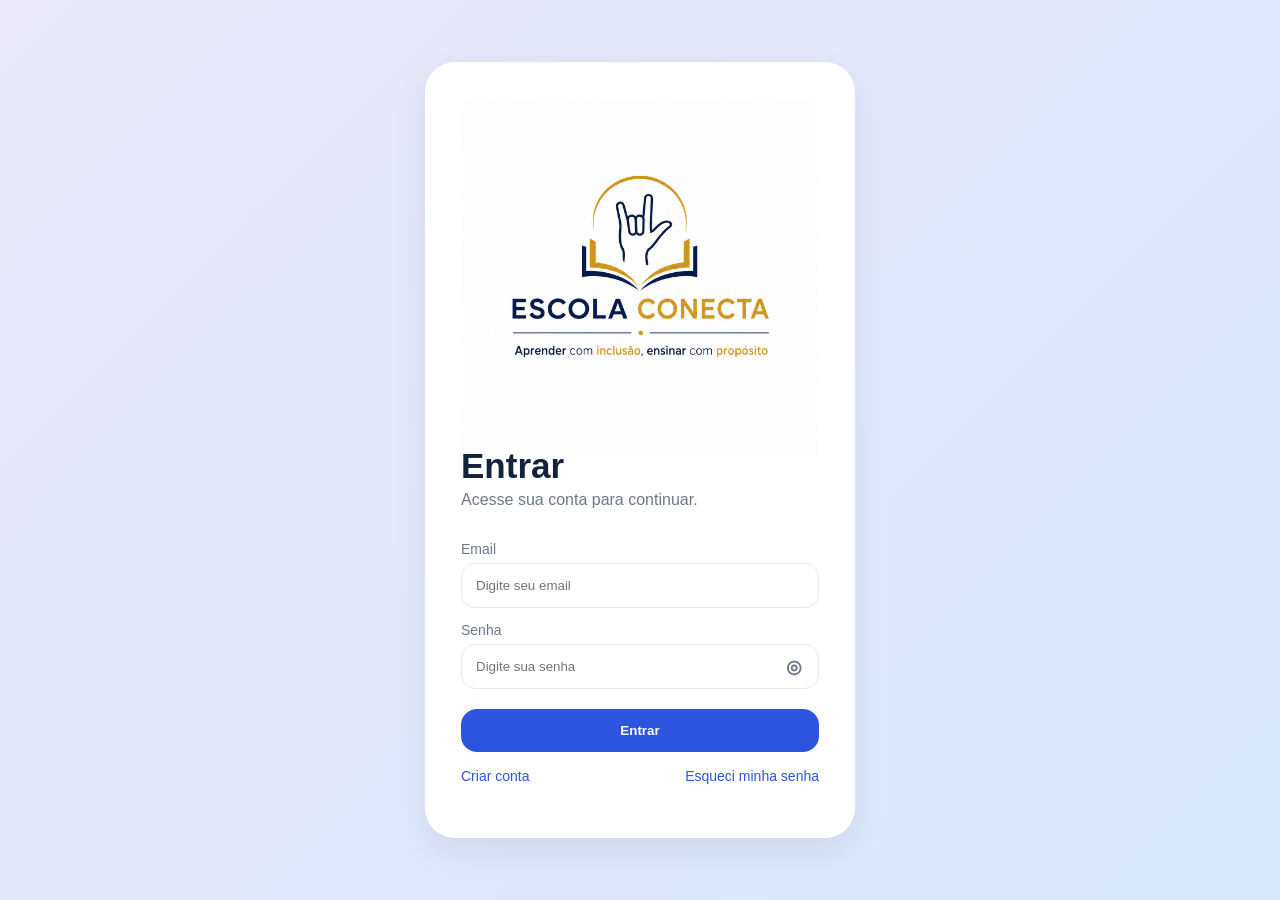
==== commit 162d12e7: "Finaliza melhorias da Escola Conecta" ====
--- a/wwwroot/index.html
+++ b/wwwroot/index.html
@@ -11,10 +11,15 @@
   <link rel="apple-touch-icon" href="icons/icon-192.png">
   <title>Escola Conecta</title>
 
-  <link rel="stylesheet" href="style.css?v=33">
+  <link rel="stylesheet" href="style.css?v=36">
 
   <script src="https://cdn.jsdelivr.net/npm/@tensorflow/tfjs@4.6.0"></script>
   <script src="https://cdn.jsdelivr.net/npm/@teachablemachine/image@0.8/dist/teachablemachine-image.min.js"></script>
+  <style>
+    .admin-aluno-link { border: 0; padding: 0; background: transparent; color: #1d4ed8; font: inherit; text-align: left; text-decoration: underline; text-underline-offset: 3px; cursor: pointer; }
+    .admin-aluno-link:hover, .admin-aluno-link:focus-visible { color: #1e40af; outline-offset: 3px; }
+    .admin-nota { display: inline-block; min-width: 3.5rem; padding: .25rem .5rem; border-radius: 999px; background: #e8efff; color: #173b8a; font-weight: 600; text-align: center; }
+  </style>
 </head>
 
 <body>
@@ -31,7 +36,10 @@
     <input id="loginEmail" type="email" placeholder="Digite seu email">
 
     <label>Senha</label>
-    <input id="loginSenha" type="password" placeholder="Digite sua senha">
+    <div class="campo-senha-wrapper">
+      <input id="loginSenha" type="password" placeholder="Digite sua senha">
+      <button type="button" class="btn-ver-senha" aria-label="Mostrar senha" aria-pressed="false" onclick="alternarVisibilidadeSenha('loginSenha', this)">◎</button>
+    </div>
 
     <button onclick="entrar()">Entrar</button>
 
@@ -60,10 +68,16 @@
     <input id="cadConfirmaEmail" type="email" placeholder="Confirme seu email">
 
     <label>Senha</label>
-    <input id="cadSenha" type="password" placeholder="Digite sua senha">
+    <div class="campo-senha-wrapper">
+      <input id="cadSenha" type="password" placeholder="Digite sua senha">
+      <button type="button" class="btn-ver-senha" aria-label="Mostrar senha" aria-pressed="false" onclick="alternarVisibilidadeSenha('cadSenha', this)">◎</button>
+    </div>
 
     <label>Confirmar senha</label>
-    <input id="cadConfirmaSenha" type="password" placeholder="Confirme sua senha">
+    <div class="campo-senha-wrapper">
+      <input id="cadConfirmaSenha" type="password" placeholder="Confirme sua senha">
+      <button type="button" class="btn-ver-senha" aria-label="Mostrar senha" aria-pressed="false" onclick="alternarVisibilidadeSenha('cadConfirmaSenha', this)">◎</button>
+    </div>
 
     <button onclick="cadastrar()">Cadastrar</button>
 
@@ -82,10 +96,16 @@
     <input id="recEmail" type="email" autocomplete="email" placeholder="Digite seu e-mail">
 
     <label for="recSenha">Nova senha</label>
-    <input id="recSenha" type="password" autocomplete="new-password" maxlength="128" placeholder="Mínimo de 8 caracteres">
+    <div class="campo-senha-wrapper">
+      <input id="recSenha" type="password" autocomplete="new-password" maxlength="128" placeholder="Mínimo de 8 caracteres">
+      <button type="button" class="btn-ver-senha" aria-label="Mostrar senha" aria-pressed="false" onclick="alternarVisibilidadeSenha('recSenha', this)">◎</button>
+    </div>
 
     <label for="recConfirmaSenha">Confirmar nova senha</label>
-    <input id="recConfirmaSenha" type="password" autocomplete="new-password" maxlength="128" placeholder="Confirme a nova senha">
+    <div class="campo-senha-wrapper">
+      <input id="recConfirmaSenha" type="password" autocomplete="new-password" maxlength="128" placeholder="Confirme a nova senha">
+      <button type="button" class="btn-ver-senha" aria-label="Mostrar senha" aria-pressed="false" onclick="alternarVisibilidadeSenha('recConfirmaSenha', this)">◎</button>
+    </div>
 
     <button type="button" onclick="trocarSenha()">Alterar senha</button>
 
@@ -123,21 +143,7 @@
   id="campoPesquisa"
   type="text"
   placeholder="Buscar no sistema..."
-  oninput="pesquisarSistema()"
-  style="
-    display:block !important;
-    width:520px !important;
-    max-width:100% !important;
-    padding:18px 22px !important;
-    border-radius:18px !important;
-    border:1px solid #e6e9f2 !important;
-    font-size:16px !important;
-    outline:none !important;
-    background:white !important;
-    position:relative !important;
-    z-index:9999 !important;
-  "
->
+  oninput="pesquisarSistema()">
     <div class="profile">
         <div class="avatar-container">
   <img id="avatarImg" class="avatar-img hidden" src="" alt="Foto de perfil">
@@ -463,14 +469,20 @@
   <div class="config-card">
 
     <label>Nova senha</label>
-    <input id="senhaConfig"
-           type="password"
-           placeholder="Digite a nova senha">
+    <div class="campo-senha-wrapper">
+      <input id="senhaConfig"
+             type="password"
+             placeholder="Digite a nova senha">
+      <button type="button" class="btn-ver-senha" aria-label="Mostrar senha" aria-pressed="false" onclick="alternarVisibilidadeSenha('senhaConfig', this)">◎</button>
+    </div>
 
     <label>Confirmar senha</label>
-    <input id="confirmaSenhaConfig"
-           type="password"
-           placeholder="Confirme a senha">
+    <div class="campo-senha-wrapper">
+      <input id="confirmaSenhaConfig"
+             type="password"
+             placeholder="Confirme a senha">
+      <button type="button" class="btn-ver-senha" aria-label="Mostrar senha" aria-pressed="false" onclick="alternarVisibilidadeSenha('confirmaSenhaConfig', this)">◎</button>
+    </div>
 
     <label>Email de recuperação</label>
     <input id="emailRecConfig"
@@ -497,7 +509,20 @@
 </section>
 
 
-    <!-- ÁREA ADMINISTRATIVA: exibida somente para usuários com perfil Administrador -->
+    <!-- ÁREA ADMINISTRATIVA: -->
+    <section id="adminAlunoDetalhes" class="tela">
+      <button class="btn-voltar" onclick="mostrarTela('adminAlunos')">← Voltar para administração</button>
+      <h1 class="page-title">Progresso do aluno</h1>
+      <p class="page-subtitle" id="adminDetalhesSubtitulo">Consulte os exercícios realizados e as notas.</p>
+      <p id="adminDetalhesMsg" class="mensagem" aria-live="polite"></p>
+      <div class="admin-tabela-container">
+        <table class="admin-tabela">
+          <thead><tr><th>Exercício</th><th>Nota</th><th>Acertos</th><th>Erros</th><th>Data da atividade</th></tr></thead>
+          <tbody id="adminProgressoTbody"><tr><td colspan="5">Selecione um aluno na administração.</td></tr></tbody>
+        </table>
+      </div>
+    </section>
+
     <section id="adminAlunos" class="tela">
       <button class="btn-voltar" onclick="mostrarTela('inicio')">← Voltar</button>
       <h1 class="page-title">Administração</h1>
@@ -528,7 +553,7 @@
 
   </main>
 </div>
-<script src="script.js?v=33"></script>
+<script src="script.js?v=36"></script>
 <script>
   if ('serviceWorker' in navigator) {
     window.addEventListener('load', () => {
--- a/wwwroot/style.css
+++ b/wwwroot/style.css
@@ -1724,3 +1724,73 @@
   color: var(--azul) !important;
   border: 1px solid var(--borda) !important;
 }
+
+
+/* AJUSTE PONTUAL: mobile mostra somente a lupa; oculta a lupa com menu aberto. */
+@media (max-width: 900px) {
+  .btn-busca-mobile {
+    display: flex !important;
+    align-items: center !important;
+    justify-content: center !important;
+  }
+  body.menu-aberto .btn-busca-mobile {
+    display: none !important;
+  }
+  #campoPesquisa,
+  .pesquisa-desktop,
+  body.busca-aberta .pesquisa-desktop,
+  body.busca-aberta #campoPesquisa {
+    display: none !important;
+    visibility: hidden !important;
+  }
+}
+
+
+/* Mostrar/ocultar senha nos formulários */
+.campo-senha-wrapper {
+  position: relative;
+  display: flex;
+  align-items: center;
+  width: 100%;
+}
+
+.campo-senha-wrapper input {
+  flex: 1;
+  min-width: 0;
+  width: 100%;
+  padding-right: 54px !important;
+}
+
+.auth-card .campo-senha-wrapper input {
+  width: 100%;
+}
+
+.btn-ver-senha,
+.auth-card .btn-ver-senha,
+.config-card .btn-ver-senha {
+  position: absolute;
+  right: 6px;
+  top: 50%;
+  transform: translateY(-50%);
+  margin: 0;
+  padding: 8px 10px;
+  min-width: 38px;
+  width: auto;
+  height: auto;
+  border: 0;
+  border-radius: 10px;
+  background: transparent;
+  color: var(--muted);
+  box-shadow: none;
+  font-size: 18px;
+  line-height: 1;
+  cursor: pointer;
+}
+
+.btn-ver-senha:hover,
+.auth-card .btn-ver-senha:hover,
+.config-card .btn-ver-senha:hover {
+  background: var(--azul-claro);
+  color: var(--azul);
+  transform: translateY(-50%);
+}
